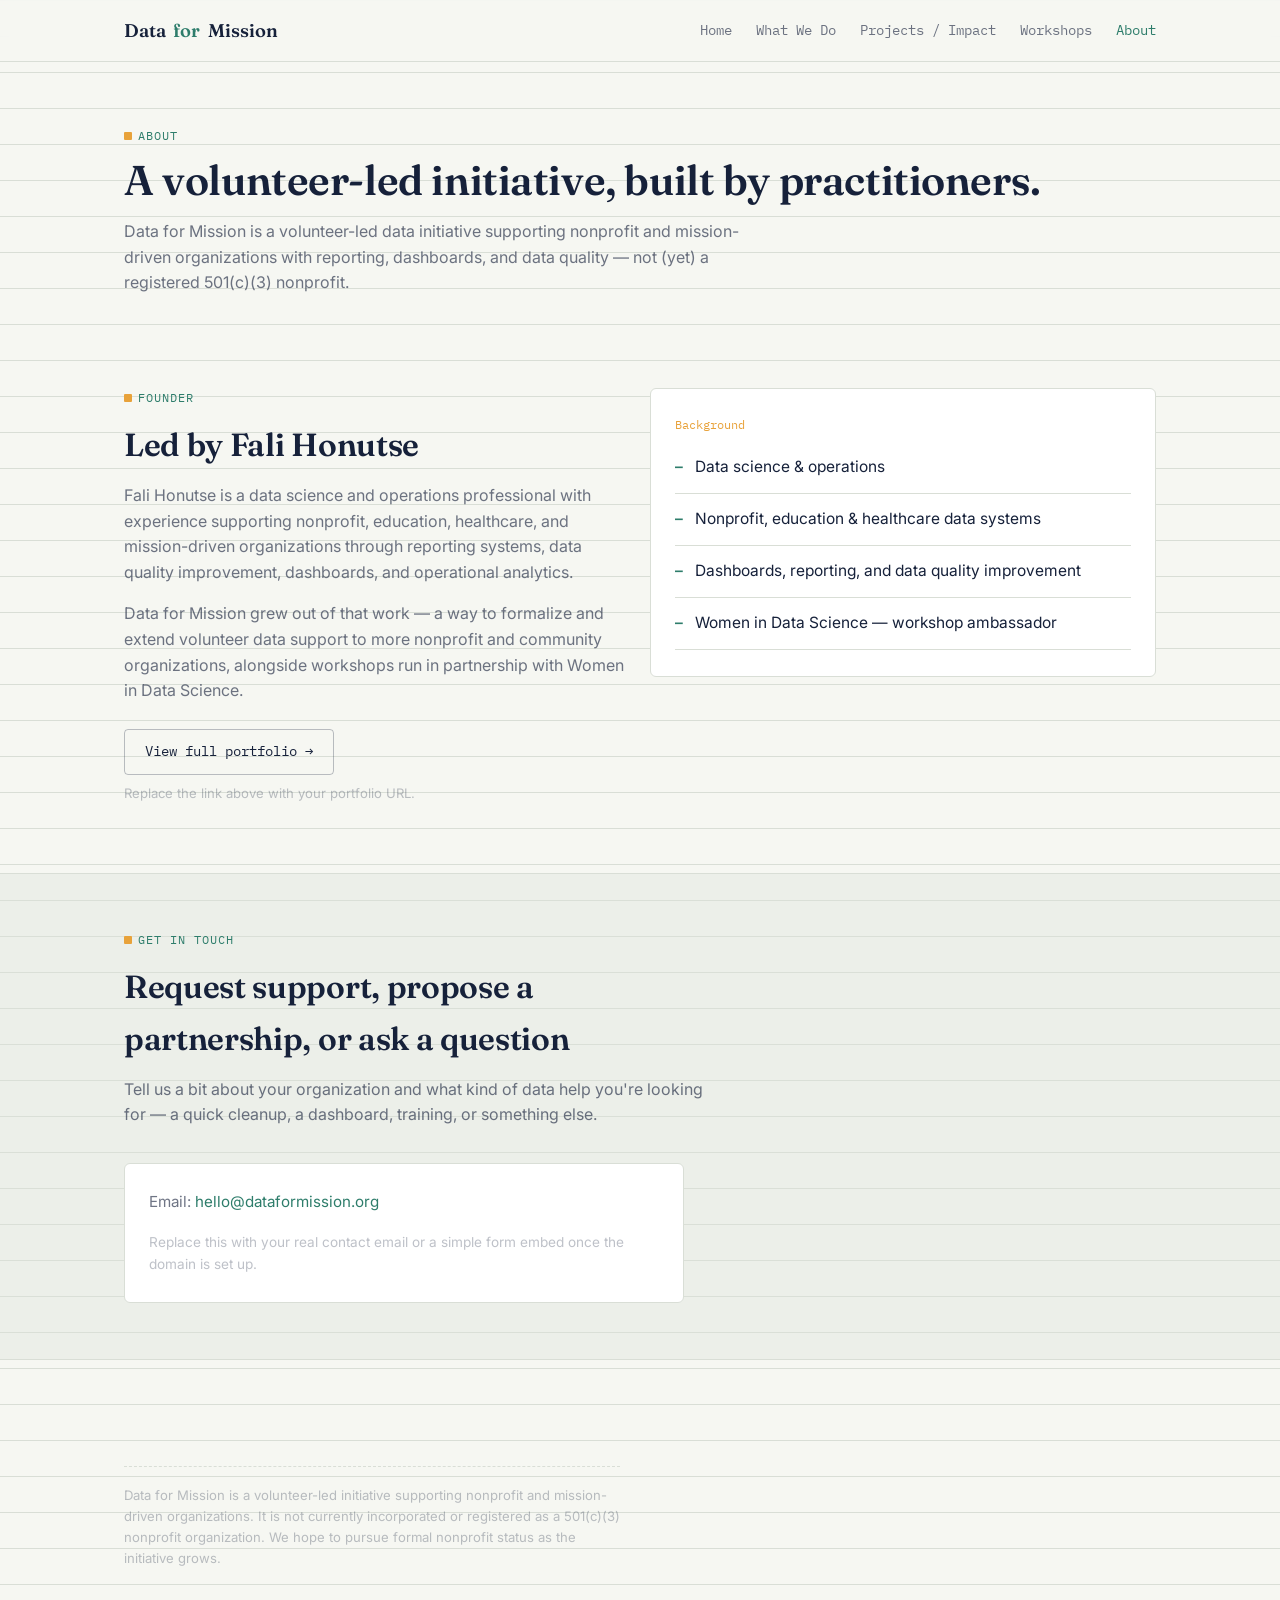
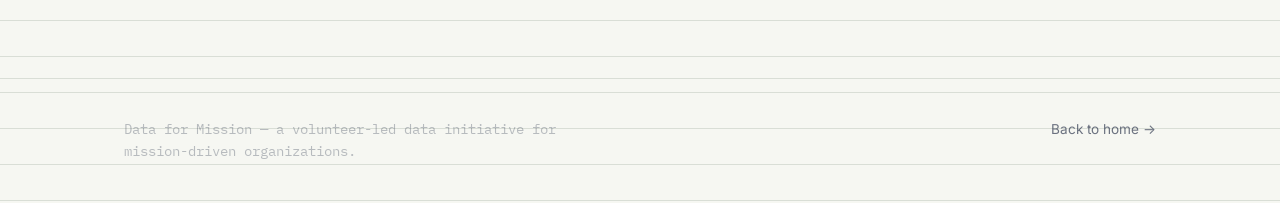
==== about.html @ ea680add "Add files via upload" ====
<!doctype html>
<html lang="en">
<head>
<meta charset="UTF-8">
<meta name="viewport" content="width=device-width, initial-scale=1">
<title>About — Data for Mission</title>
<link rel="stylesheet" href="style.css">
</head>
<body>

<header class="site">
  <nav class="nav">
    <div class="brand">Data <span>for</span> Mission</div>
    <button class="navtoggle" aria-label="Toggle menu" onclick="document.querySelector('.navlinks').classList.toggle('open')">menu</button>
    <div class="navlinks">
      <a href="index.html">Home</a>
      <a href="what-we-do.html">What We Do</a>
      <a href="projects.html">Projects / Impact</a>
      <a href="workshops.html">Workshops</a>
      <a href="about.html" class="active">About</a>
    </div>
  </nav>
</header>

<section class="pagehead">
  <div class="wrap">
    <div class="eyebrow">About</div>
    <h1>A volunteer-led initiative, built by practitioners.</h1>
    <p class="sub">Data for Mission is a volunteer-led data initiative supporting nonprofit and mission-driven organizations with reporting, dashboards, and data quality — not (yet) a registered 501(c)(3) nonprofit.</p>
  </div>
</section>

<section id="founder">
  <div class="wrap">
    <div class="grid cols-2" style="align-items:start;">
      <div>
        <div class="eyebrow">Founder</div>
        <h2>Led by Fali Honutse</h2>
        <p>Fali Honutse is a data science and operations professional with experience supporting nonprofit, education, healthcare, and mission-driven organizations through reporting systems, data quality improvement, dashboards, and operational analytics.</p>
        <p>Data for Mission grew out of that work — a way to formalize and extend volunteer data support to more nonprofit and community organizations, alongside workshops run in partnership with Women in Data Science.</p>
        <div class="btnrow">
          <a class="btn outline" href="#" target="_blank" rel="noopener">View full portfolio →</a>
        </div>
        <p style="font-size:.82rem; margin-top:.6em; color:var(--ink-30);">Replace the link above with your portfolio URL.</p>
      </div>
      <div class="card">
        <span class="num">Background</span>
        <ul class="checklist">
          <li>Data science &amp; operations</li>
          <li>Nonprofit, education &amp; healthcare data systems</li>
          <li>Dashboards, reporting, and data quality improvement</li>
          <li>Women in Data Science — workshop ambassador</li>
        </ul>
      </div>
    </div>
  </div>
</section>

<section class="alt" id="contact">
  <div class="wrap">
    <div class="section-head">
      <div class="eyebrow">Get in touch</div>
      <h2>Request support, propose a partnership, or ask a question</h2>
      <p>Tell us a bit about your organization and what kind of data help you're looking for — a quick cleanup, a dashboard, training, or something else.</p>
    </div>
    <div class="card" style="max-width:560px;">
      <p style="margin-bottom:1.2em;">Email: <a href="mailto:hello@dataformission.org">hello@dataformission.org</a></p>
      <p style="margin-bottom:0; font-size:.85rem; color:var(--ink-30);">Replace this with your real contact email or a simple form embed once the domain is set up.</p>
    </div>
  </div>
</section>

<section>
  <div class="wrap">
    <p class="disclaimer">Data for Mission is a volunteer-led initiative supporting nonprofit and mission-driven organizations. It is not currently incorporated or registered as a 501(c)(3) nonprofit organization. We hope to pursue formal nonprofit status as the initiative grows.</p>
  </div>
</section>

<footer class="site">
  <div class="wrap">
    <p>Data for Mission — a volunteer-led data initiative for mission-driven organizations.</p>
    <a href="index.html">Back to home →</a>
  </div>
</footer>

</body>
</html>
---- style.css ----
/* ===== Data for Mission — design tokens =====
   Color
   --ink     #16213A  deep navy, primary text & headlines
   --paper   #F6F7F2  soft graph-paper white, page background
   --grid    #D9DED6  muted sage grid line
   --teal    #2E7D6B  deep teal-green, primary accent (clarity/growth)
   --amber   #E8A23A  warm amber, highlight/marker accent
   --ink-60  rgba(22,33,58,.6)  secondary text
   --ink-30  rgba(22,33,58,.3)  faint text / rules

   Type
   display: 'Fraunces' — characterful serif, used for headlines only
   body:    'Inter' — body copy
   mono:    'IBM Plex Mono' — eyebrows, labels, numerals, nav
*/

@import url('https://fonts.googleapis.com/css2?family=Fraunces:opsz,wght@9..144,400;9..144,500;9..144,600&family=Inter:wght@400;500;600&family=IBM+Plex+Mono:wght@400;500&display=swap');

:root{
  --ink:#16213A;
  --paper:#F6F7F2;
  --grid:#D9DED6;
  --teal:#2E7D6B;
  --amber:#E8A23A;
  --ink-60: rgba(22,33,58,.62);
  --ink-30: rgba(22,33,58,.28);
  --maxw: 1080px;
}

*{box-sizing:border-box;}
html{scroll-behavior:smooth;}
body{
  margin:0;
  background:
    linear-gradient(var(--grid) 1px, transparent 1px) 0 0/100% 36px,
    var(--paper);
  color:var(--ink);
  font-family:'Inter', sans-serif;
  font-size:16px;
  line-height:1.6;
}
@media (prefers-reduced-motion: reduce){
  *{animation:none !important; transition:none !important;}
}

a{color:var(--teal); text-decoration:none;}
a:hover{text-decoration:underline;}
a:focus-visible, button:focus-visible{outline:2px solid var(--teal); outline-offset:3px;}

h1,h2,h3{
  font-family:'Fraunces', serif;
  color:var(--ink);
  margin:0 0 .4em;
  letter-spacing:-0.01em;
}
h1{font-size:clamp(2.1rem, 4.5vw, 3.4rem); font-weight:600; line-height:1.08;}
h2{font-size:clamp(1.5rem, 3vw, 2rem); font-weight:600;}
h3{font-size:1.15rem; font-weight:600;}

p{margin:0 0 1em; color:var(--ink-60); max-width:62ch;}

.eyebrow{
  font-family:'IBM Plex Mono', monospace;
  font-size:.78rem;
  letter-spacing:.08em;
  text-transform:uppercase;
  color:var(--teal);
  display:flex;
  align-items:center;
  gap:.5em;
  margin-bottom:.9em;
}
.eyebrow::before{
  content:"";
  width:8px; height:8px;
  background:var(--amber);
  display:inline-block;
  border-radius:1px;
}

.wrap{max-width:var(--maxw); margin:0 auto; padding:0 24px;}

/* ---- nav ---- */
header.site{
  position:sticky; top:0; z-index:50;
  background:rgba(246,247,242,.92);
  backdrop-filter: blur(6px);
  border-bottom:1px solid var(--grid);
}
.nav{
  max-width:var(--maxw); margin:0 auto; padding:16px 24px;
  display:flex; align-items:center; justify-content:space-between;
}
.brand{
  font-family:'Fraunces', serif; font-weight:600; font-size:1.15rem; color:var(--ink);
  display:flex; align-items:baseline; gap:.4em;
}
.brand span{color:var(--teal);}
.navlinks{display:flex; gap:24px; font-family:'IBM Plex Mono', monospace; font-size:.85rem;}
.navlinks a{color:var(--ink-60);}
.navlinks a.active{color:var(--teal);}
.navlinks a:hover{color:var(--teal); text-decoration:none;}
.navtoggle{display:none;}

@media (max-width:720px){
  .navlinks{
    position:fixed; inset:60px 0 0 0; background:var(--paper);
    flex-direction:column; padding:28px 24px; gap:18px;
    transform:translateY(-110%); transition:transform .25s ease;
    border-top:1px solid var(--grid);
  }
  .navlinks.open{transform:translateY(0);}
  .navtoggle{
    display:inline-flex; background:none; border:1px solid var(--ink-30);
    border-radius:6px; padding:7px 10px; font-family:'IBM Plex Mono',monospace; cursor:pointer;
  }
}

/* ---- buttons ---- */
.btn{
  display:inline-flex; align-items:center; gap:.5em;
  font-family:'IBM Plex Mono', monospace; font-size:.85rem;
  padding:11px 20px; border-radius:4px;
  border:1px solid var(--ink);
  background:var(--ink); color:var(--paper);
  text-decoration:none; transition:transform .15s ease, background .15s ease;
}
.btn:hover{background:var(--teal); border-color:var(--teal); text-decoration:none; transform:translateY(-1px);}
.btn.outline{background:transparent; color:var(--ink); border-color:var(--ink-30);}
.btn.outline:hover{border-color:var(--teal); color:var(--teal); background:transparent;}
.btnrow{display:flex; gap:14px; flex-wrap:wrap; margin-top:1.6em;}

/* ---- hero ---- */
.hero{padding:84px 0 56px; position:relative;}
.hero .wrap{display:grid; grid-template-columns:1.2fr .8fr; gap:48px; align-items:center;}
@media (max-width:820px){.hero .wrap{grid-template-columns:1fr;}}
.hero h1{margin-bottom:.5em;}
.hero .sub{font-size:1.08rem; max-width:46ch;}

/* signature element: scattered numerals resolving into a clean column */
.resolve{
  position:relative; height:280px;
  font-family:'IBM Plex Mono', monospace; font-size:.82rem;
}
.resolve .messy span, .resolve .clean span{
  position:absolute; padding:3px 7px; background:#fff; border:1px solid var(--grid);
  color:var(--ink-60); border-radius:2px; box-shadow:0 1px 2px rgba(22,33,58,.06);
}
.resolve .messy span{animation:settle 1.4s ease forwards;}
.resolve .clean span{
  left:50%; transform:translateX(-50%);
  border-color:var(--teal); color:var(--ink); font-weight:500;
  opacity:0; animation:appear .5s ease forwards;
}
@keyframes settle{to{opacity:.0; visibility:hidden;}}
@keyframes appear{to{opacity:1;}}

/* ---- sections ---- */
section{padding:56px 0;}
section.alt{background:rgba(217,222,214,.35); border-top:1px solid var(--grid); border-bottom:1px solid var(--grid);}
.section-head{max-width:60ch; margin-bottom:2.2em;}

/* ---- grid cards ---- */
.grid{display:grid; gap:20px;}
.grid.cols-3{grid-template-columns:repeat(3,1fr);}
.grid.cols-2{grid-template-columns:repeat(2,1fr);}
@media (max-width:820px){.grid.cols-3, .grid.cols-2{grid-template-columns:1fr;}}

.card{
  background:#fff; border:1px solid var(--grid); border-radius:6px;
  padding:26px 24px; position:relative;
}
.card .num{
  font-family:'IBM Plex Mono', monospace; font-size:.78rem; color:var(--amber);
  display:block; margin-bottom:.6em;
}
.card h3{margin-bottom:.4em;}
.card p{margin-bottom:0; font-size:.95rem;}

/* ---- case study ---- */
.case{
  border-left:3px solid var(--teal); padding:6px 0 6px 22px; margin-bottom:28px;
}
.case .tag{
  font-family:'IBM Plex Mono', monospace; font-size:.75rem; color:var(--teal);
  text-transform:uppercase; letter-spacing:.06em; margin-bottom:.5em; display:block;
}

/* ---- table-ish list ---- */
.checklist{list-style:none; margin:0; padding:0;}
.checklist li{
  display:flex; gap:12px; padding:13px 0; border-bottom:1px solid var(--grid);
  font-size:.97rem;
}
.checklist li::before{content:"–"; color:var(--teal); font-weight:600;}

/* ---- founder / about callout ---- */
.callout{
  background:var(--ink); color:var(--paper); border-radius:8px;
  padding:32px 28px; display:flex; gap:22px; align-items:center; flex-wrap:wrap;
}
.callout h3{color:var(--paper);}
.callout p{color:rgba(246,247,242,.78); margin-bottom:0;}
.callout .btn{background:var(--amber); border-color:var(--amber); color:var(--ink);}
.callout .btn:hover{background:var(--paper); border-color:var(--paper);}

/* ---- footer ---- */
footer.site{border-top:1px solid var(--grid); padding:40px 0; margin-top:40px;}
footer.site .wrap{display:flex; justify-content:space-between; flex-wrap:wrap; gap:16px;}
footer.site p{font-size:.85rem; margin:0; font-family:'IBM Plex Mono', monospace; color:var(--ink-30);}
footer.site a{color:var(--ink-60); font-size:.85rem;}

/* page header for non-home pages */
.pagehead{padding:64px 0 20px;}
.pagehead h1{font-size:clamp(1.9rem, 4vw, 2.6rem);}

.disclaimer{
  font-size:.82rem; color:var(--ink-30); border-top:1px dashed var(--grid);
  margin-top:50px; padding-top:18px;
}
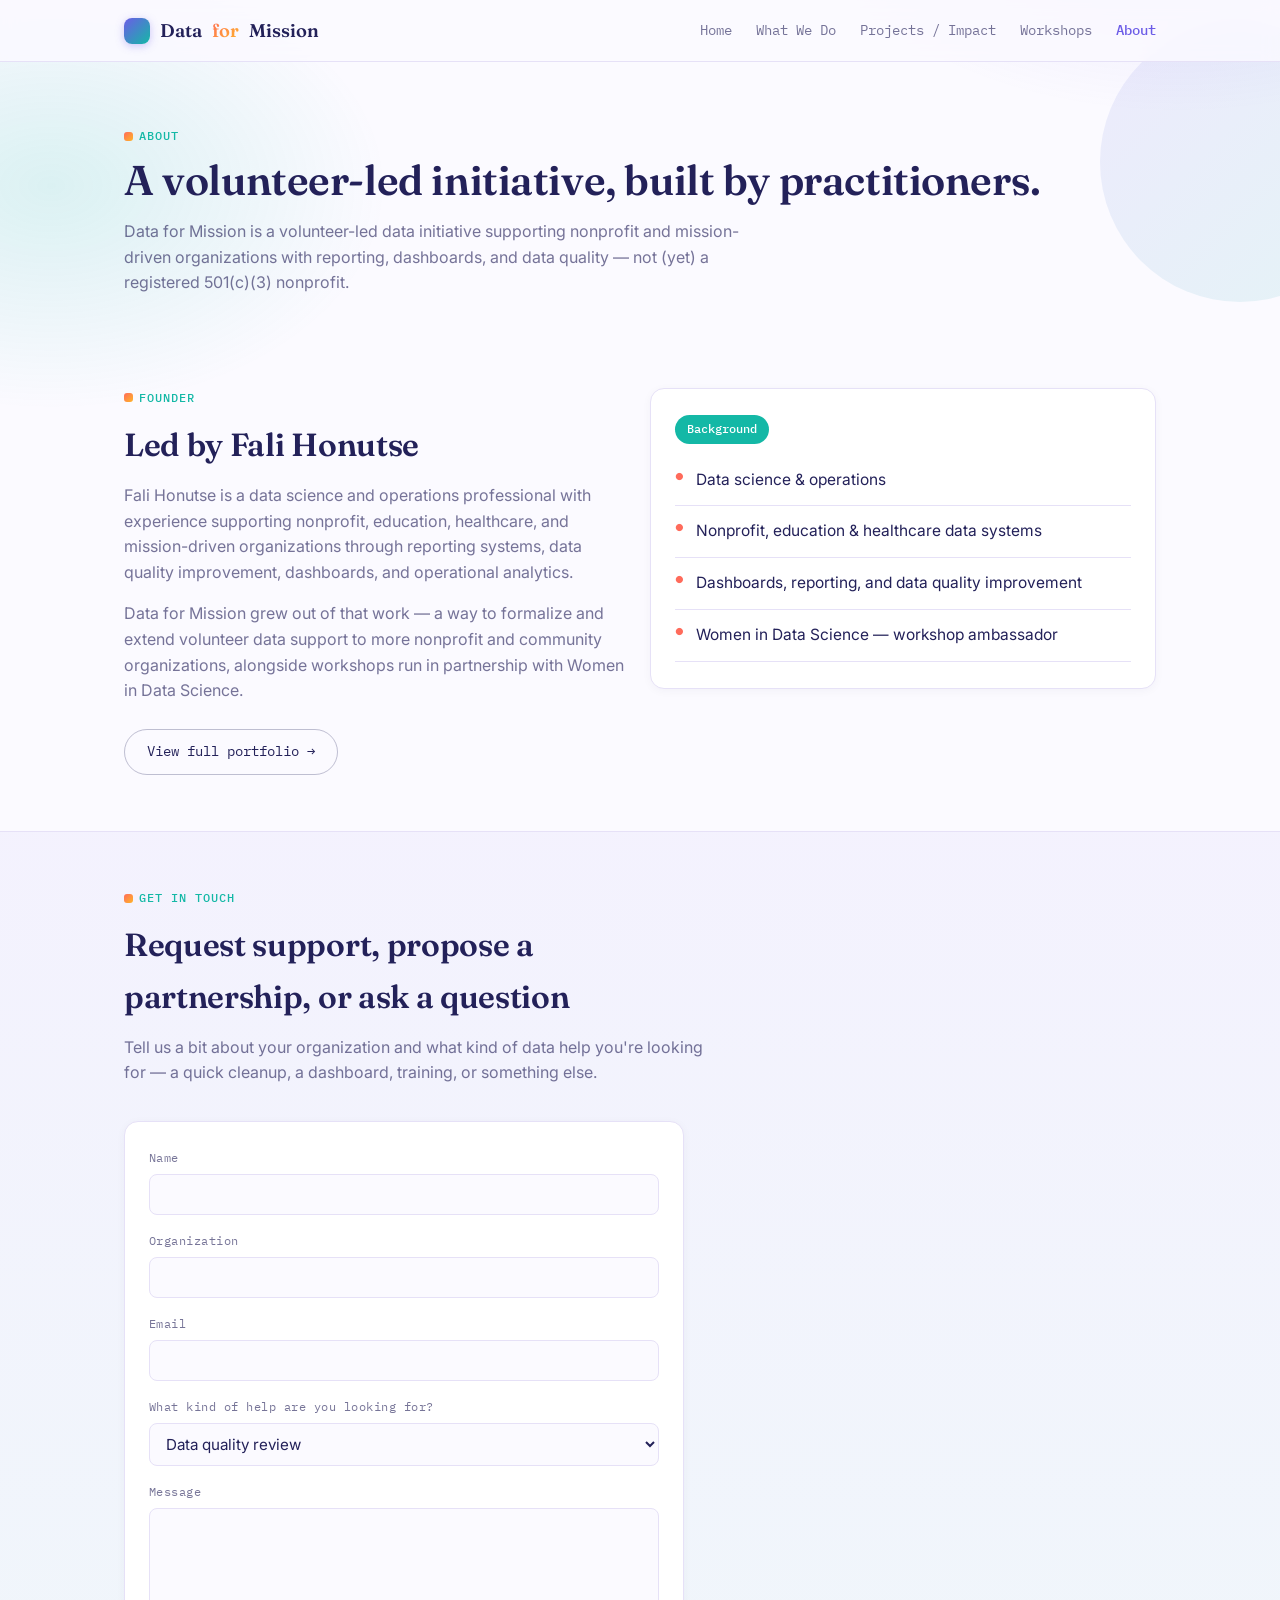
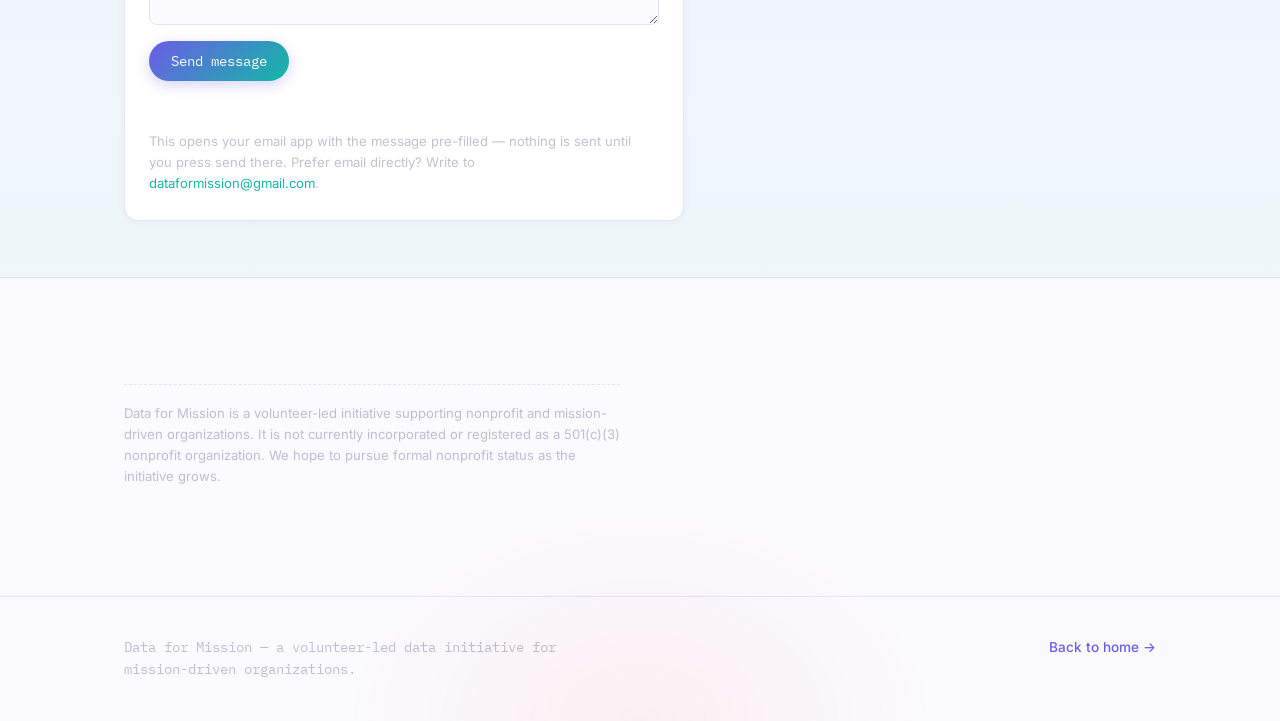
==== commit 659921a1: "Add files via upload" ====
--- a/about.html
+++ b/about.html
@@ -39,9 +39,8 @@
         <p>Fali Honutse is a data science and operations professional with experience supporting nonprofit, education, healthcare, and mission-driven organizations through reporting systems, data quality improvement, dashboards, and operational analytics.</p>
         <p>Data for Mission grew out of that work — a way to formalize and extend volunteer data support to more nonprofit and community organizations, alongside workshops run in partnership with Women in Data Science.</p>
         <div class="btnrow">
-          <a class="btn outline" href="#" target="_blank" rel="noopener">View full portfolio →</a>
+          <a class="btn outline" href="https://falidill-portfoliowebsite.vercel.app/" target="_blank" rel="noopener">View full portfolio →</a>
         </div>
-        <p style="font-size:.82rem; margin-top:.6em; color:var(--ink-30);">Replace the link above with your portfolio URL.</p>
       </div>
       <div class="card">
         <span class="num">Background</span>
@@ -63,10 +62,39 @@
       <h2>Request support, propose a partnership, or ask a question</h2>
       <p>Tell us a bit about your organization and what kind of data help you're looking for — a quick cleanup, a dashboard, training, or something else.</p>
     </div>
-    <div class="card" style="max-width:560px;">
-      <p style="margin-bottom:1.2em;">Email: <a href="mailto:hello@dataformission.org">hello@dataformission.org</a></p>
-      <p style="margin-bottom:0; font-size:.85rem; color:var(--ink-30);">Replace this with your real contact email or a simple form embed once the domain is set up.</p>
-    </div>
+    <form class="card contact-form" style="max-width:560px;" id="contactForm">
+      <div class="field">
+        <label for="cf-name">Name</label>
+        <input type="text" id="cf-name" name="name" required autocomplete="name">
+      </div>
+      <div class="field">
+        <label for="cf-org">Organization</label>
+        <input type="text" id="cf-org" name="org" autocomplete="organization">
+      </div>
+      <div class="field">
+        <label for="cf-email">Email</label>
+        <input type="email" id="cf-email" name="email" required autocomplete="email">
+      </div>
+      <div class="field">
+        <label for="cf-type">What kind of help are you looking for?</label>
+        <select id="cf-type" name="type">
+          <option>Data quality review</option>
+          <option>Dashboard development</option>
+          <option>Donor / reporting cleanup</option>
+          <option>Program outcome tracking</option>
+          <option>Staff training</option>
+          <option>Workshop request</option>
+          <option>Partnership / other</option>
+        </select>
+      </div>
+      <div class="field">
+        <label for="cf-message">Message</label>
+        <textarea id="cf-message" name="message" rows="5" required></textarea>
+      </div>
+      <button type="submit" class="btn">Send message</button>
+      <p id="cf-status" class="cf-status" role="status"></p>
+      <p style="margin-bottom:0; font-size:.82rem; color:var(--ink-30);">This opens your email app with the message pre-filled — nothing is sent until you press send there. Prefer email directly? Write to <a href="mailto:dataformission@gmail.com">dataformission@gmail.com</a>.</p>
+    </form>
   </div>
 </section>
 
@@ -83,5 +111,37 @@
   </div>
 </footer>
 
+<script>
+  document.getElementById('contactForm').addEventListener('submit', function(e){
+    e.preventDefault();
+    var name = document.getElementById('cf-name').value.trim();
+    var org = document.getElementById('cf-org').value.trim();
+    var email = document.getElementById('cf-email').value.trim();
+    var type = document.getElementById('cf-type').value;
+    var message = document.getElementById('cf-message').value.trim();
+
+    var to = 'dataformission@gmail.com';
+    var subject = 'Data for Mission inquiry: ' + type;
+    var bodyLines = [
+      'Name: ' + name,
+      'Organization: ' + (org || '—'),
+      'Email: ' + email,
+      'Type of help: ' + type,
+      '',
+      'Message:',
+      message
+    ];
+    var body = bodyLines.join('\n');
+
+    var mailto = 'mailto:' + encodeURIComponent(to)
+      + '?subject=' + encodeURIComponent(subject)
+      + '&body=' + encodeURIComponent(body);
+
+    window.location.href = mailto;
+
+    var status = document.getElementById('cf-status');
+    status.textContent = 'Opening your email app with this message pre-filled…';
+  });
+</script>
 </body>
 </html>
--- a/style.css
+++ b/style.css
@@ -14,17 +14,39 @@
    mono:    'IBM Plex Mono' — eyebrows, labels, numerals, nav
 */
 
-@import url('https://fonts.googleapis.com/css2?family=Fraunces:opsz,wght@9..144,400;9..144,500;9..144,600&family=Inter:wght@400;500;600&family=IBM+Plex+Mono:wght@400;500&display=swap');
+/* ===== Data for Mission — design tokens (v2, colorful) =====
+   Color
+   --ink     #232159  deep indigo, primary text & headlines
+   --paper   #FBFAFF  soft lavender-white, page background
+   --grid    #E6E1F7  faint violet grid line
+   --violet  #6C5CE7  primary brand accent (gradient anchor 1)
+   --teal    #14B8A6  secondary accent (gradient anchor 2 / links)
+   --coral   #FF6B5B  warm highlight accent
+   --amber   #FFB627  sunny highlight accent
+   --ink-60  rgba(35,33,89,.62)  secondary text
+   --ink-30  rgba(35,33,89,.28)  faint text / rules
+
+   Type
+   display: 'Fraunces' — characterful serif, used for headlines only
+   body:    'Inter' — body copy
+   mono:    'IBM Plex Mono' — eyebrows, labels, numerals, nav
+*/
+
+@import url('https://fonts.googleapis.com/css2?family=Fraunces:opsz,wght@9..144,400;9..144,500;9..144,600;9..144,700&family=Inter:wght@400;500;600;700&family=IBM+Plex+Mono:wght@400;500&display=swap');
 
 :root{
-  --ink:#16213A;
-  --paper:#F6F7F2;
-  --grid:#D9DED6;
-  --teal:#2E7D6B;
-  --amber:#E8A23A;
-  --ink-60: rgba(22,33,58,.62);
-  --ink-30: rgba(22,33,58,.28);
+  --ink:#232159;
+  --paper:#FBFAFF;
+  --grid:#E6E1F7;
+  --violet:#6C5CE7;
+  --teal:#14B8A6;
+  --coral:#FF6B5B;
+  --amber:#FFB627;
+  --ink-60: rgba(35,33,89,.62);
+  --ink-30: rgba(35,33,89,.28);
   --maxw: 1080px;
+  --grad: linear-gradient(135deg, var(--violet), var(--teal));
+  --grad-warm: linear-gradient(135deg, var(--coral), var(--amber));
 }
 
 *{box-sizing:border-box;}
@@ -32,12 +54,15 @@
 body{
   margin:0;
   background:
-    linear-gradient(var(--grid) 1px, transparent 1px) 0 0/100% 36px,
+    radial-gradient(560px 360px at 92% -6%, rgba(108,92,231,.16), transparent 70%),
+    radial-gradient(480px 320px at 4% 8%, rgba(20,184,166,.14), transparent 70%),
+    radial-gradient(420px 300px at 50% 100%, rgba(255,107,91,.08), transparent 70%),
     var(--paper);
   color:var(--ink);
   font-family:'Inter', sans-serif;
   font-size:16px;
   line-height:1.6;
+  overflow-x:hidden;
 }
 @media (prefers-reduced-motion: reduce){
   *{animation:none !important; transition:none !important;}
@@ -69,13 +94,14 @@
   align-items:center;
   gap:.5em;
   margin-bottom:.9em;
+  font-weight:500;
 }
 .eyebrow::before{
   content:"";
-  width:8px; height:8px;
-  background:var(--amber);
+  width:9px; height:9px;
+  background:var(--grad-warm);
   display:inline-block;
-  border-radius:1px;
+  border-radius:3px;
 }
 
 .wrap{max-width:var(--maxw); margin:0 auto; padding:0 24px;}
@@ -83,8 +109,8 @@
 /* ---- nav ---- */
 header.site{
   position:sticky; top:0; z-index:50;
-  background:rgba(246,247,242,.92);
-  backdrop-filter: blur(6px);
+  background:rgba(251,250,255,.85);
+  backdrop-filter: blur(8px);
   border-bottom:1px solid var(--grid);
 }
 .nav{
@@ -93,12 +119,22 @@
 }
 .brand{
   font-family:'Fraunces', serif; font-weight:600; font-size:1.15rem; color:var(--ink);
-  display:flex; align-items:baseline; gap:.4em;
-}
-.brand span{color:var(--teal);}
+  display:flex; align-items:center; gap:.55em;
+}
+.brand::before{
+  content:"";
+  width:26px; height:26px; border-radius:8px;
+  background:var(--grad);
+  display:inline-block;
+  box-shadow:0 2px 8px rgba(108,92,231,.35);
+}
+.brand span{
+  background:var(--grad-warm);
+  -webkit-background-clip:text; background-clip:text; color:transparent;
+}
 .navlinks{display:flex; gap:24px; font-family:'IBM Plex Mono', monospace; font-size:.85rem;}
 .navlinks a{color:var(--ink-60);}
-.navlinks a.active{color:var(--teal);}
+.navlinks a.active{color:var(--violet); font-weight:500;}
 .navlinks a:hover{color:var(--teal); text-decoration:none;}
 .navtoggle{display:none;}
 
@@ -120,19 +156,42 @@
 .btn{
   display:inline-flex; align-items:center; gap:.5em;
   font-family:'IBM Plex Mono', monospace; font-size:.85rem;
-  padding:11px 20px; border-radius:4px;
-  border:1px solid var(--ink);
-  background:var(--ink); color:var(--paper);
-  text-decoration:none; transition:transform .15s ease, background .15s ease;
-}
-.btn:hover{background:var(--teal); border-color:var(--teal); text-decoration:none; transform:translateY(-1px);}
-.btn.outline{background:transparent; color:var(--ink); border-color:var(--ink-30);}
-.btn.outline:hover{border-color:var(--teal); color:var(--teal); background:transparent;}
+  padding:11px 22px; border-radius:24px;
+  border:none;
+  background:var(--grad); color:#fff;
+  text-decoration:none; transition:transform .15s ease, box-shadow .15s ease;
+  box-shadow:0 4px 14px rgba(108,92,231,.28);
+}
+.btn:hover{text-decoration:none; transform:translateY(-2px); box-shadow:0 8px 20px rgba(108,92,231,.38);}
+.btn.outline{
+  background:transparent; color:var(--ink);
+  border:1.5px solid var(--ink-30); box-shadow:none;
+}
+.btn.outline:hover{border-color:var(--violet); color:var(--violet); background:rgba(108,92,231,.06); transform:translateY(-2px); box-shadow:none;}
 .btnrow{display:flex; gap:14px; flex-wrap:wrap; margin-top:1.6em;}
 
 /* ---- hero ---- */
-.hero{padding:84px 0 56px; position:relative;}
-.hero .wrap{display:grid; grid-template-columns:1.2fr .8fr; gap:48px; align-items:center;}
+.hero{padding:84px 0 56px; position:relative; overflow:hidden;}
+.hero::before{
+  content:"";
+  position:absolute; top:-160px; right:-160px;
+  width:480px; height:480px;
+  background:var(--grad);
+  opacity:.16;
+  border-radius:42% 58% 65% 35% / 45% 45% 55% 55%;
+  filter:blur(6px);
+  z-index:0;
+}
+.hero::after{
+  content:"";
+  position:absolute; bottom:-120px; left:-120px;
+  width:320px; height:320px;
+  background:var(--grad-warm);
+  opacity:.12;
+  border-radius:60% 40% 35% 65% / 55% 60% 40% 45%;
+  z-index:0;
+}
+.hero .wrap{display:grid; grid-template-columns:1.2fr .8fr; gap:48px; align-items:center; position:relative; z-index:1;}
 @media (max-width:820px){.hero .wrap{grid-template-columns:1fr;}}
 .hero h1{margin-bottom:.5em;}
 .hero .sub{font-size:1.08rem; max-width:46ch;}
@@ -144,20 +203,31 @@
 }
 .resolve .messy span, .resolve .clean span{
   position:absolute; padding:3px 7px; background:#fff; border:1px solid var(--grid);
-  color:var(--ink-60); border-radius:2px; box-shadow:0 1px 2px rgba(22,33,58,.06);
+  color:var(--ink-60); border-radius:6px; box-shadow:0 2px 8px rgba(35,33,89,.08);
 }
 .resolve .messy span{animation:settle 1.4s ease forwards;}
+.resolve .messy span:nth-child(odd){border-color:rgba(255,107,91,.4);}
+.resolve .messy span:nth-child(even){border-color:rgba(255,182,39,.45);}
 .resolve .clean span{
   left:50%; transform:translateX(-50%);
-  border-color:var(--teal); color:var(--ink); font-weight:500;
+  color:var(--ink); font-weight:600;
   opacity:0; animation:appear .5s ease forwards;
-}
+  border:none; color:#fff;
+}
+.resolve .clean span:nth-child(5n+1){background:var(--violet);}
+.resolve .clean span:nth-child(5n+2){background:var(--teal);}
+.resolve .clean span:nth-child(5n+3){background:var(--coral);}
+.resolve .clean span:nth-child(5n+4){background:#8B7CF0;}
+.resolve .clean span:nth-child(5n+5){background:#0FA396;}
 @keyframes settle{to{opacity:.0; visibility:hidden;}}
 @keyframes appear{to{opacity:1;}}
 
 /* ---- sections ---- */
-section{padding:56px 0;}
-section.alt{background:rgba(217,222,214,.35); border-top:1px solid var(--grid); border-bottom:1px solid var(--grid);}
+section{padding:56px 0; position:relative;}
+section.alt{
+  background:linear-gradient(180deg, rgba(108,92,231,.05), rgba(20,184,166,.05));
+  border-top:1px solid var(--grid); border-bottom:1px solid var(--grid);
+}
 .section-head{max-width:60ch; margin-bottom:2.2em;}
 
 /* ---- grid cards ---- */
@@ -167,13 +237,25 @@
 @media (max-width:820px){.grid.cols-3, .grid.cols-2{grid-template-columns:1fr;}}
 
 .card{
-  background:#fff; border:1px solid var(--grid); border-radius:6px;
+  background:#fff; border:1px solid var(--grid); border-radius:14px;
   padding:26px 24px; position:relative;
-}
+  box-shadow:0 2px 10px rgba(35,33,89,.04);
+  transition:transform .18s ease, box-shadow .18s ease;
+}
+.card:hover{transform:translateY(-3px); box-shadow:0 10px 24px rgba(35,33,89,.1);}
 .card .num{
-  font-family:'IBM Plex Mono', monospace; font-size:.78rem; color:var(--amber);
-  display:block; margin-bottom:.6em;
-}
+  font-family:'IBM Plex Mono', monospace; font-size:.74rem; font-weight:500;
+  color:#fff; display:inline-flex; align-items:center;
+  margin-bottom:.9em; padding:5px 12px; border-radius:20px;
+}
+.grid .card:nth-child(8n+1) .num{background:var(--violet);}
+.grid .card:nth-child(8n+2) .num{background:var(--teal);}
+.grid .card:nth-child(8n+3) .num{background:var(--coral);}
+.grid .card:nth-child(8n+4) .num{background:#8B7CF0;}
+.grid .card:nth-child(8n+5) .num{background:#0FA396;}
+.grid .card:nth-child(8n+6) .num{background:var(--amber); color:var(--ink);}
+.grid .card:nth-child(8n+7) .num{background:#FF8A7D;}
+.grid .card:nth-child(8n+0) .num{background:#5B4FD6;}
 .card h3{margin-bottom:.4em;}
 .card p{margin-bottom:0; font-size:.95rem;}
 
@@ -181,8 +263,12 @@
 .case{
   border-left:3px solid var(--teal); padding:6px 0 6px 22px; margin-bottom:28px;
 }
+.case:nth-child(4n+1){border-left-color:var(--violet);}
+.case:nth-child(4n+2){border-left-color:var(--teal);}
+.case:nth-child(4n+3){border-left-color:var(--coral);}
+.case:nth-child(4n+4){border-left-color:var(--amber);}
 .case .tag{
-  font-family:'IBM Plex Mono', monospace; font-size:.75rem; color:var(--teal);
+  font-family:'IBM Plex Mono', monospace; font-size:.75rem; color:var(--violet);
   text-transform:uppercase; letter-spacing:.06em; margin-bottom:.5em; display:block;
 }
 
@@ -192,29 +278,68 @@
   display:flex; gap:12px; padding:13px 0; border-bottom:1px solid var(--grid);
   font-size:.97rem;
 }
-.checklist li::before{content:"–"; color:var(--teal); font-weight:600;}
+.checklist li::before{content:"●"; color:var(--coral); font-size:.6rem; line-height:1.8;}
 
 /* ---- founder / about callout ---- */
 .callout{
-  background:var(--ink); color:var(--paper); border-radius:8px;
-  padding:32px 28px; display:flex; gap:22px; align-items:center; flex-wrap:wrap;
-}
-.callout h3{color:var(--paper);}
-.callout p{color:rgba(246,247,242,.78); margin-bottom:0;}
-.callout .btn{background:var(--amber); border-color:var(--amber); color:var(--ink);}
-.callout .btn:hover{background:var(--paper); border-color:var(--paper);}
+  background:var(--grad); color:#fff; border-radius:18px;
+  padding:36px 30px; display:flex; gap:22px; align-items:center; flex-wrap:wrap;
+  position:relative; overflow:hidden;
+  box-shadow:0 12px 30px rgba(108,92,231,.25);
+}
+.callout::before{
+  content:""; position:absolute; top:-60px; right:-40px;
+  width:180px; height:180px; border-radius:50%;
+  background:rgba(255,255,255,.12);
+}
+.callout h3{color:#fff;}
+.callout p{color:rgba(255,255,255,.85); margin-bottom:0;}
+.callout .btn{background:#fff; color:var(--violet); box-shadow:none;}
+.callout .btn:hover{background:var(--ink); color:#fff;}
 
 /* ---- footer ---- */
 footer.site{border-top:1px solid var(--grid); padding:40px 0; margin-top:40px;}
 footer.site .wrap{display:flex; justify-content:space-between; flex-wrap:wrap; gap:16px;}
 footer.site p{font-size:.85rem; margin:0; font-family:'IBM Plex Mono', monospace; color:var(--ink-30);}
-footer.site a{color:var(--ink-60); font-size:.85rem;}
+footer.site a{color:var(--violet); font-size:.85rem; font-weight:500;}
 
 /* page header for non-home pages */
-.pagehead{padding:64px 0 20px;}
+.pagehead{padding:64px 0 20px; position:relative;}
+.pagehead::before{
+  content:""; position:absolute; top:-40px; right:-100px;
+  width:280px; height:280px; border-radius:50%;
+  background:var(--grad); opacity:.1; z-index:0;
+}
 .pagehead h1{font-size:clamp(1.9rem, 4vw, 2.6rem);}
+.pagehead .wrap{position:relative; z-index:1;}
 
 .disclaimer{
   font-size:.82rem; color:var(--ink-30); border-top:1px dashed var(--grid);
   margin-top:50px; padding-top:18px;
 }
+
+/* ---- contact form ---- */
+.contact-form{display:flex; flex-direction:column; gap:16px;}
+.contact-form .field{display:flex; flex-direction:column; gap:6px;}
+.contact-form label{
+  font-family:'IBM Plex Mono', monospace; font-size:.78rem;
+  letter-spacing:.04em; color:var(--ink-60);
+}
+.contact-form input,
+.contact-form select,
+.contact-form textarea{
+  font-family:'Inter', sans-serif; font-size:.95rem; color:var(--ink);
+  border:1px solid var(--grid); border-radius:8px;
+  padding:10px 12px; background:var(--paper);
+  resize:vertical;
+}
+.contact-form input:focus,
+.contact-form select:focus,
+.contact-form textarea:focus{
+  outline:2px solid var(--violet); outline-offset:1px; border-color:var(--violet);
+}
+.contact-form .btn{align-self:flex-start; cursor:pointer;}
+.cf-status{
+  font-family:'IBM Plex Mono', monospace; font-size:.8rem; color:var(--teal);
+  margin:0; min-height:1.2em;
+}
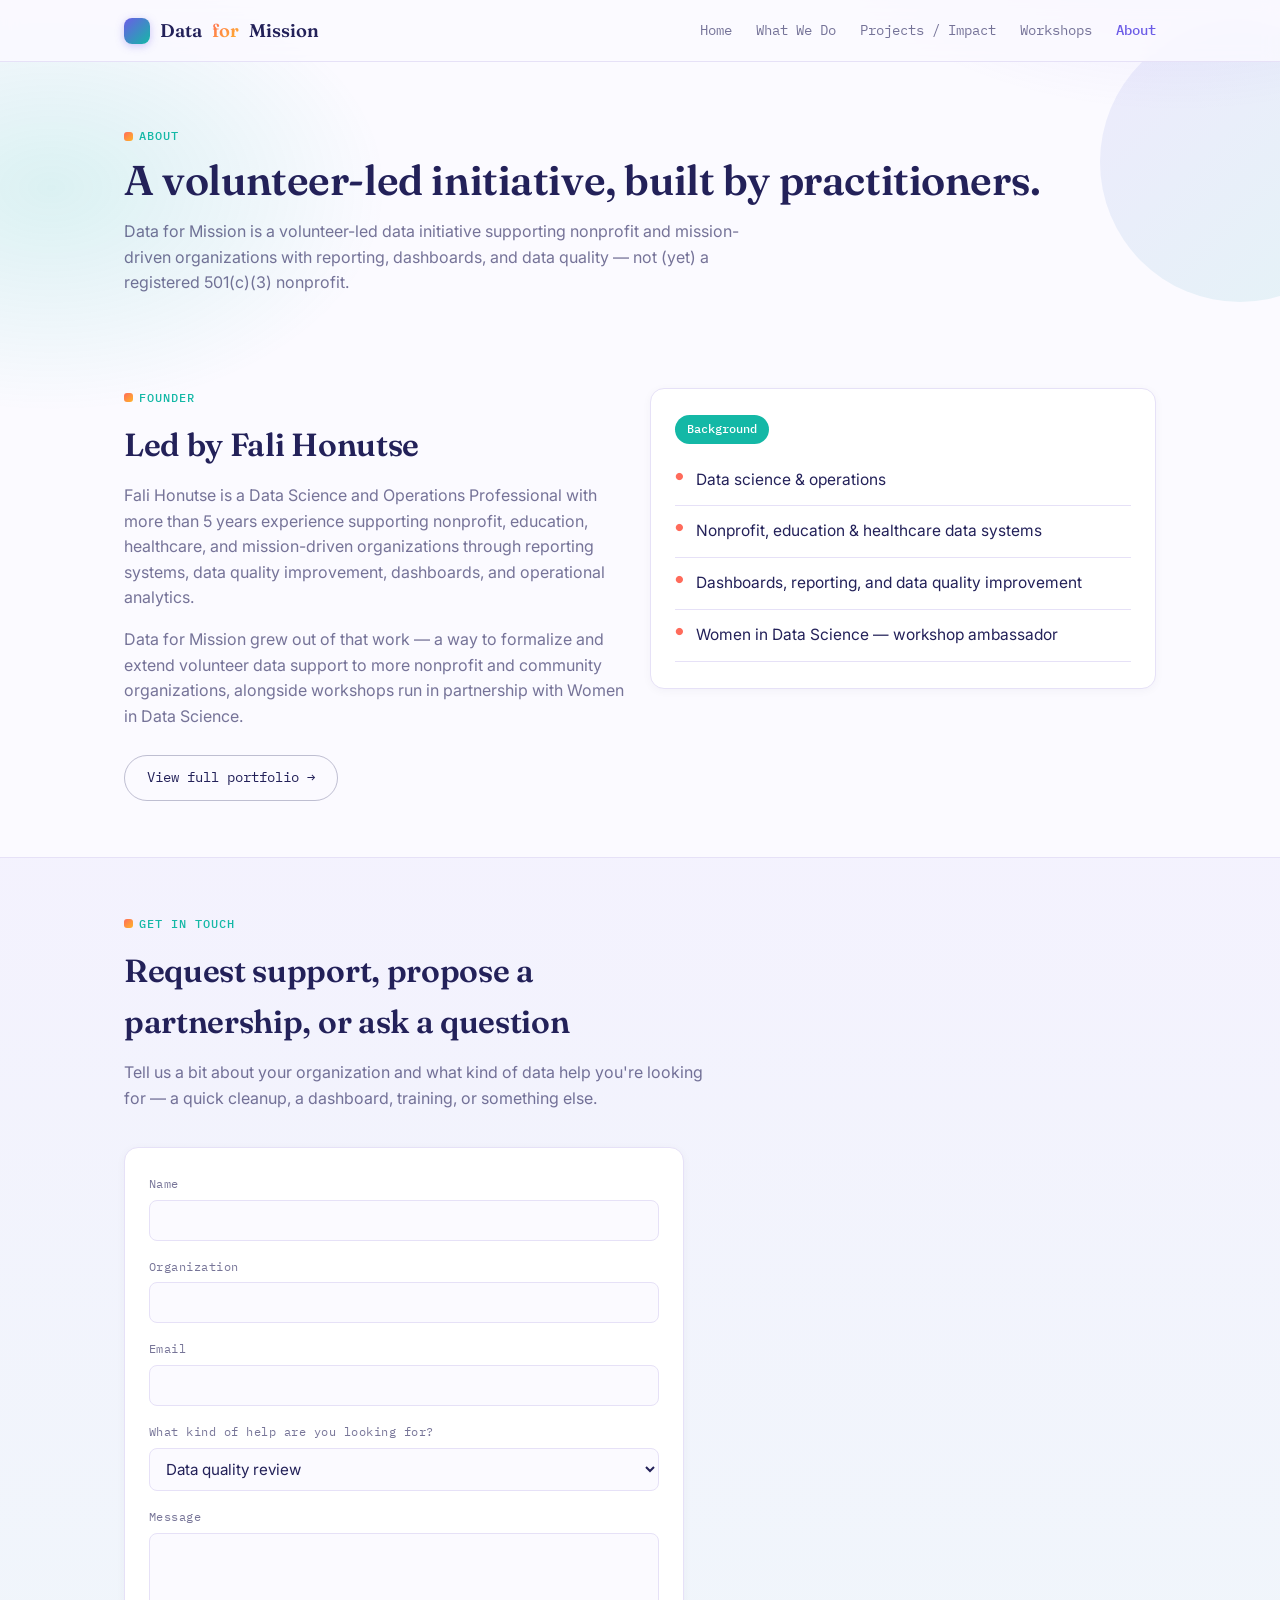
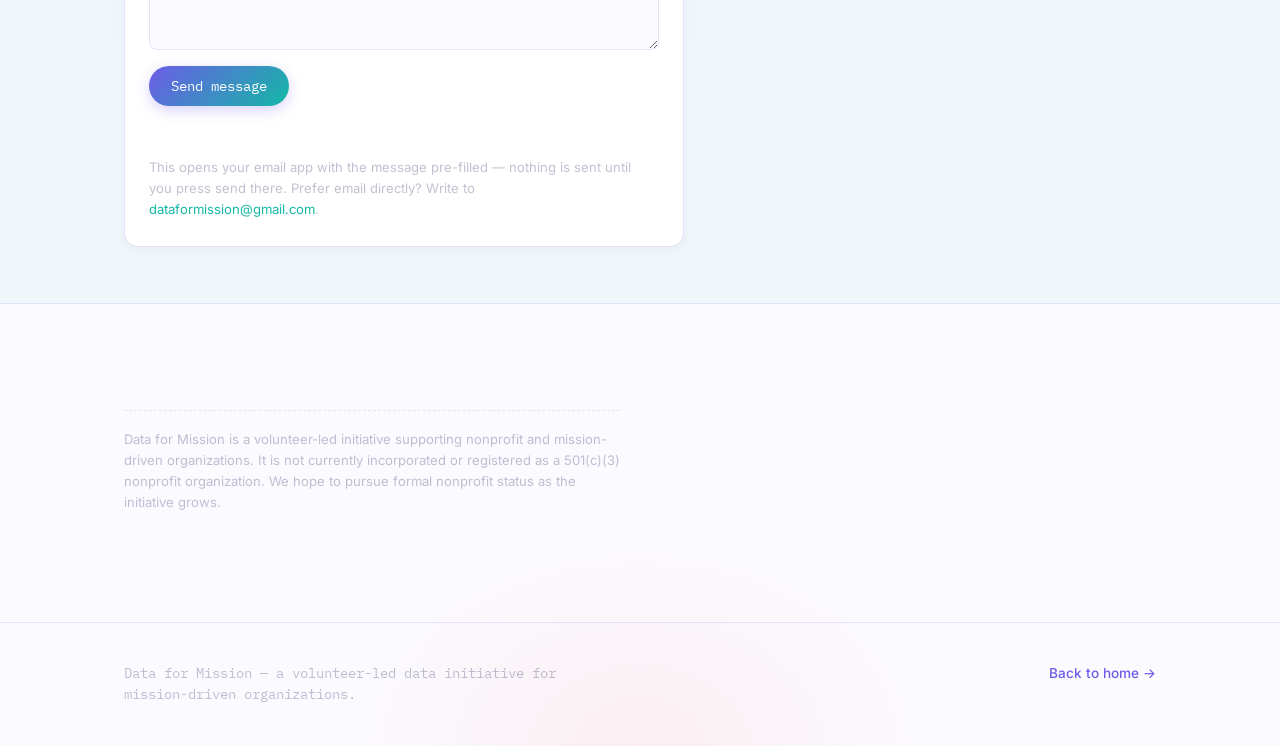
==== commit 17c660a1: "Enhance founder description in about.html Updated the description of Fali Honutse to highlight exper" ====
--- a/about.html
+++ b/about.html
@@ -36,7 +36,7 @@
       <div>
         <div class="eyebrow">Founder</div>
         <h2>Led by Fali Honutse</h2>
-        <p>Fali Honutse is a data science and operations professional with experience supporting nonprofit, education, healthcare, and mission-driven organizations through reporting systems, data quality improvement, dashboards, and operational analytics.</p>
+        <p>Fali Honutse is a Data Science and Operations Professional with more than 5 years experience supporting nonprofit, education, healthcare, and mission-driven organizations through reporting systems, data quality improvement, dashboards, and operational analytics.</p>
         <p>Data for Mission grew out of that work — a way to formalize and extend volunteer data support to more nonprofit and community organizations, alongside workshops run in partnership with Women in Data Science.</p>
         <div class="btnrow">
           <a class="btn outline" href="https://falidill-portfoliowebsite.vercel.app/" target="_blank" rel="noopener">View full portfolio →</a>
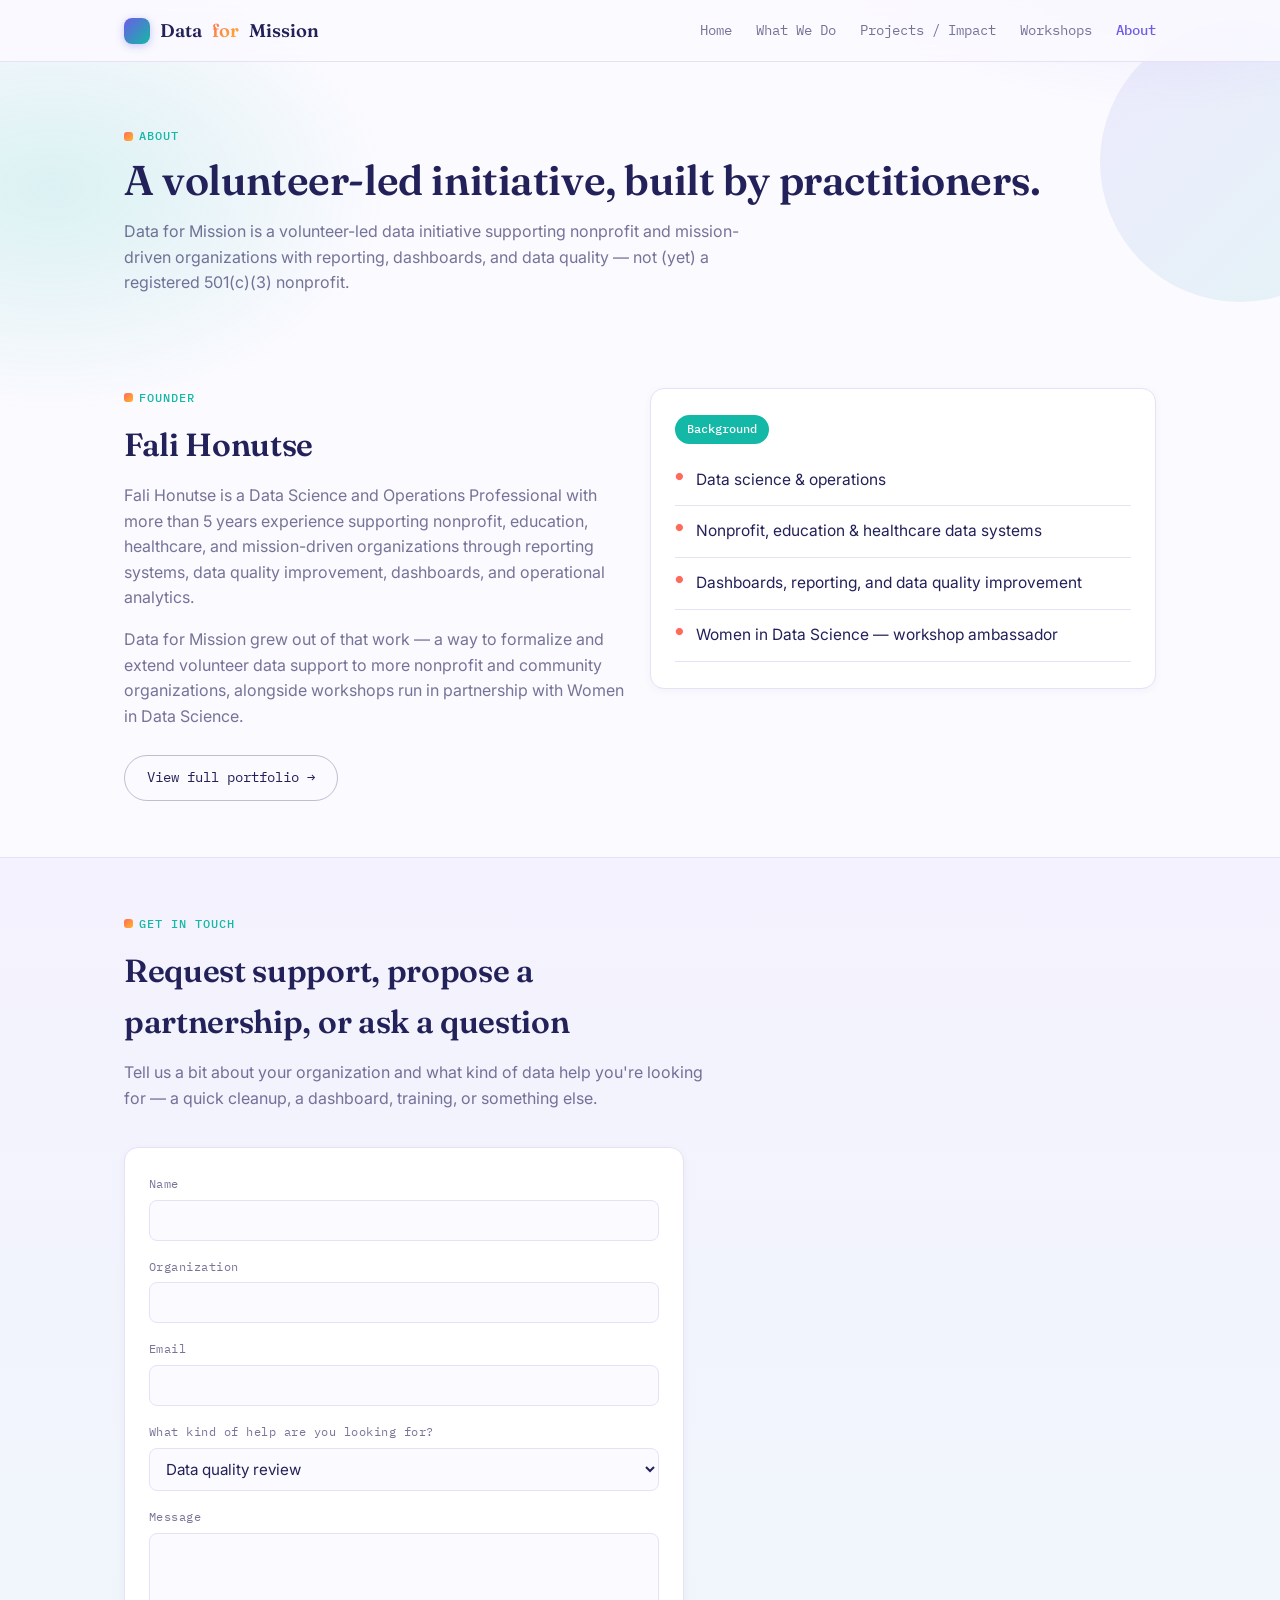
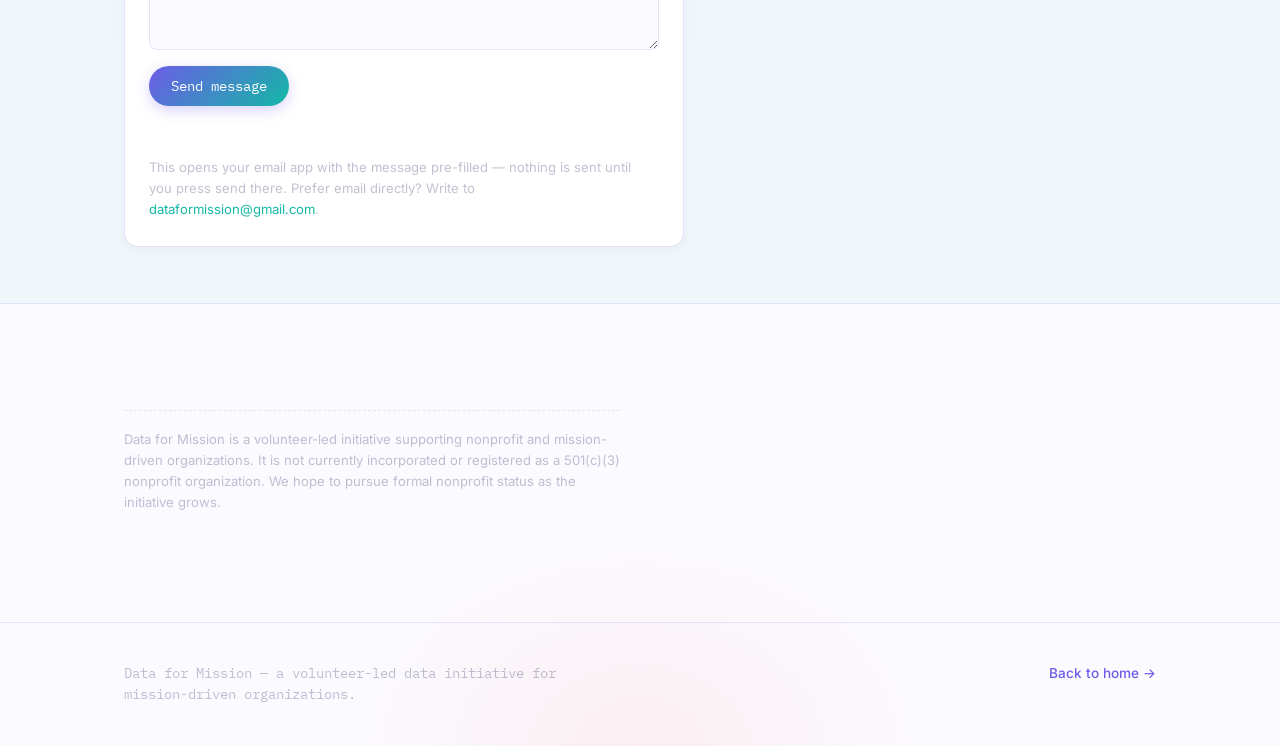
==== commit 705a04f8: "Update founder name in about.html" ====
--- a/about.html
+++ b/about.html
@@ -35,7 +35,7 @@
     <div class="grid cols-2" style="align-items:start;">
       <div>
         <div class="eyebrow">Founder</div>
-        <h2>Led by Fali Honutse</h2>
+        <h2>Fali Honutse</h2>
         <p>Fali Honutse is a Data Science and Operations Professional with more than 5 years experience supporting nonprofit, education, healthcare, and mission-driven organizations through reporting systems, data quality improvement, dashboards, and operational analytics.</p>
         <p>Data for Mission grew out of that work — a way to formalize and extend volunteer data support to more nonprofit and community organizations, alongside workshops run in partnership with Women in Data Science.</p>
         <div class="btnrow">
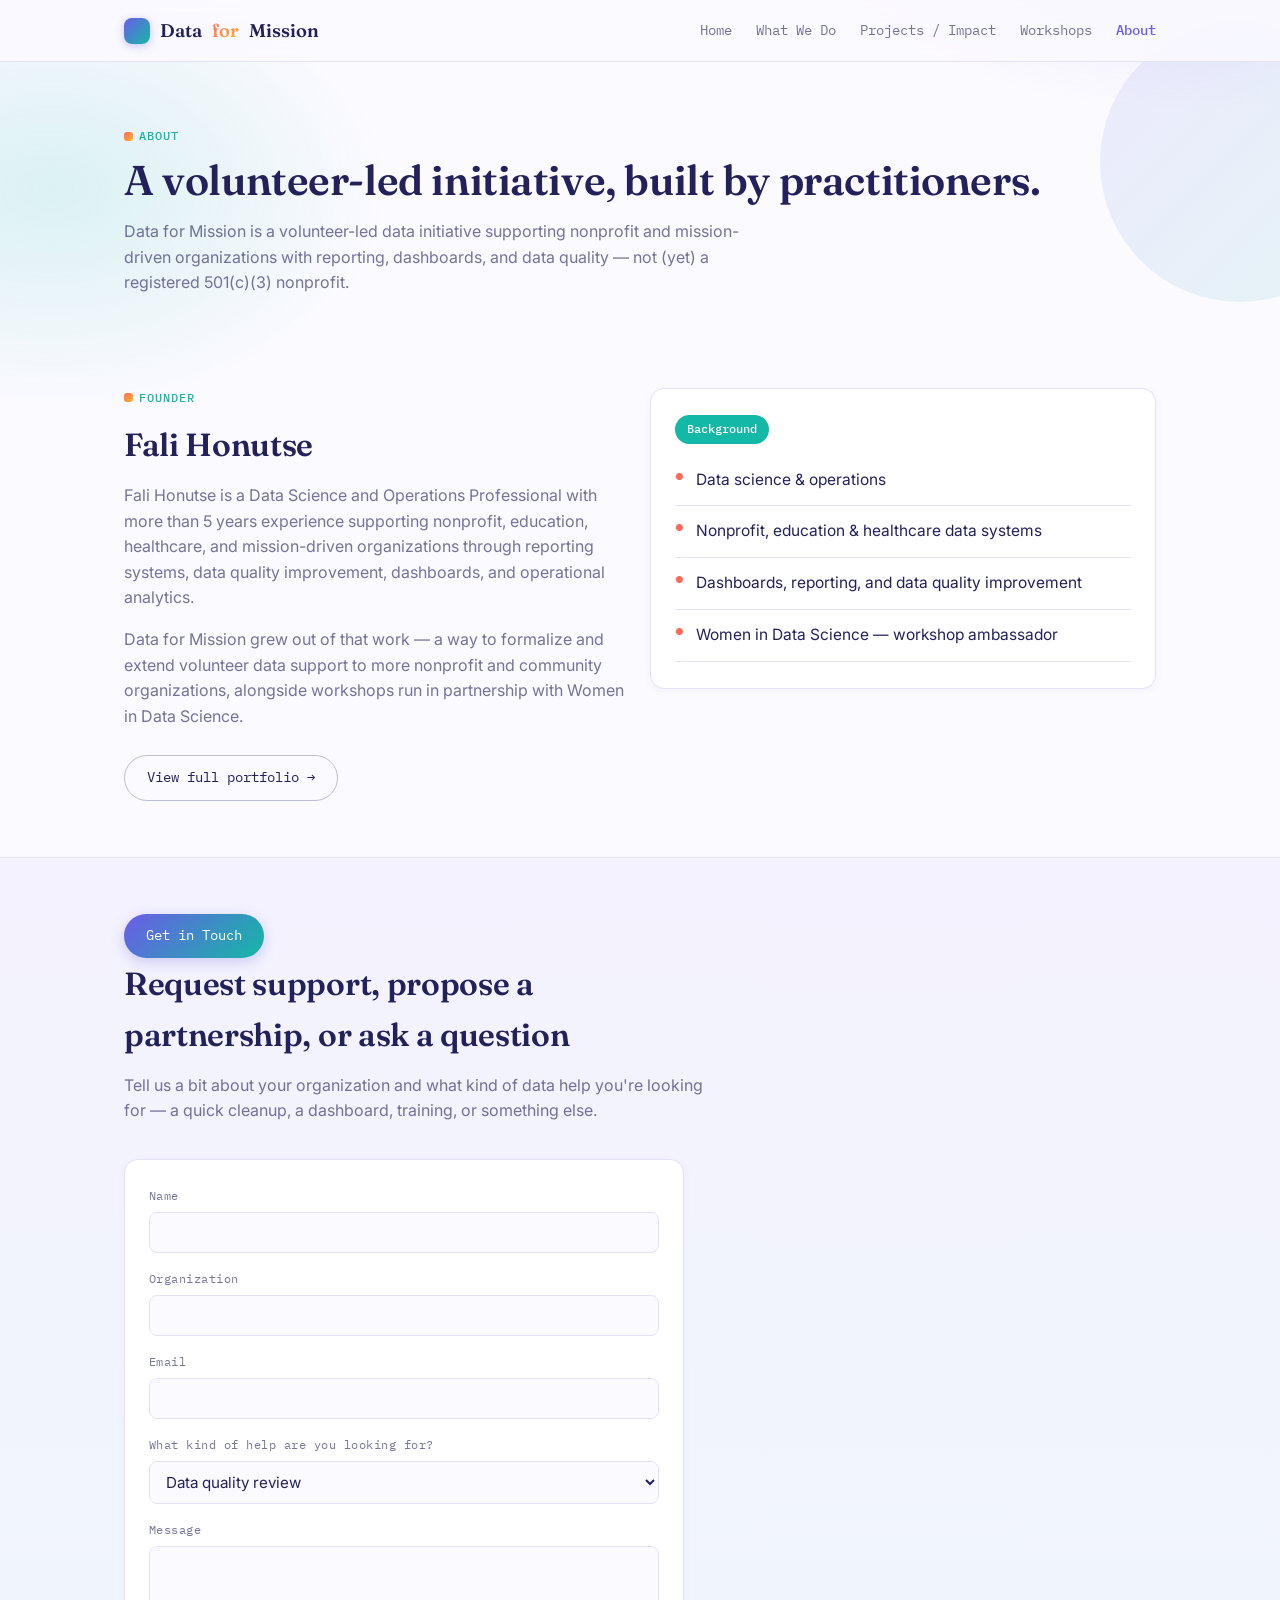
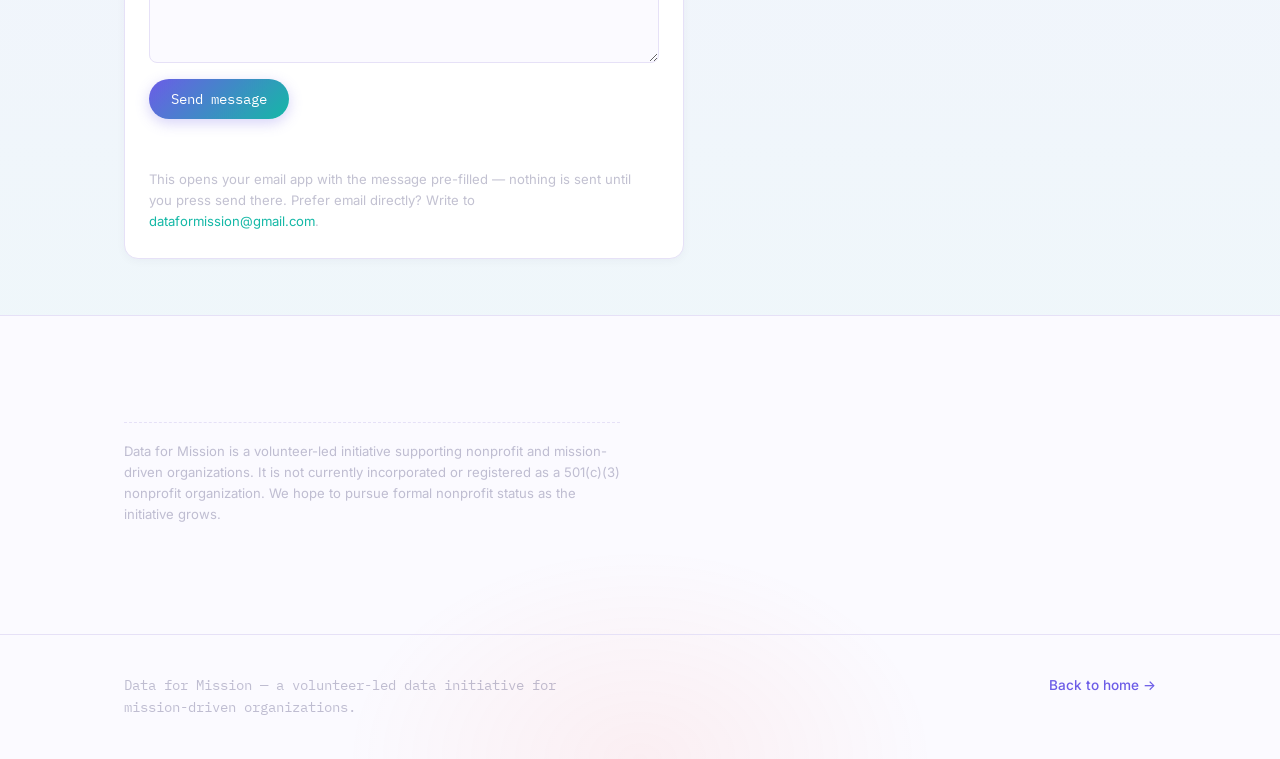
==== commit a10b610d: "Add contact section with email link" ====
--- a/about.html
+++ b/about.html
@@ -55,13 +55,16 @@
   </div>
 </section>
 
+  
 <section class="alt" id="contact">
   <div class="wrap">
     <div class="section-head">
-      <div class="eyebrow">Get in touch</div>
+      <a class="btn" href="mailto:dataformission@gmail.com">Get in Touch</a>
       <h2>Request support, propose a partnership, or ask a question</h2>
       <p>Tell us a bit about your organization and what kind of data help you're looking for — a quick cleanup, a dashboard, training, or something else.</p>
     </div>
+
+    
     <form class="card contact-form" style="max-width:560px;" id="contactForm">
       <div class="field">
         <label for="cf-name">Name</label>
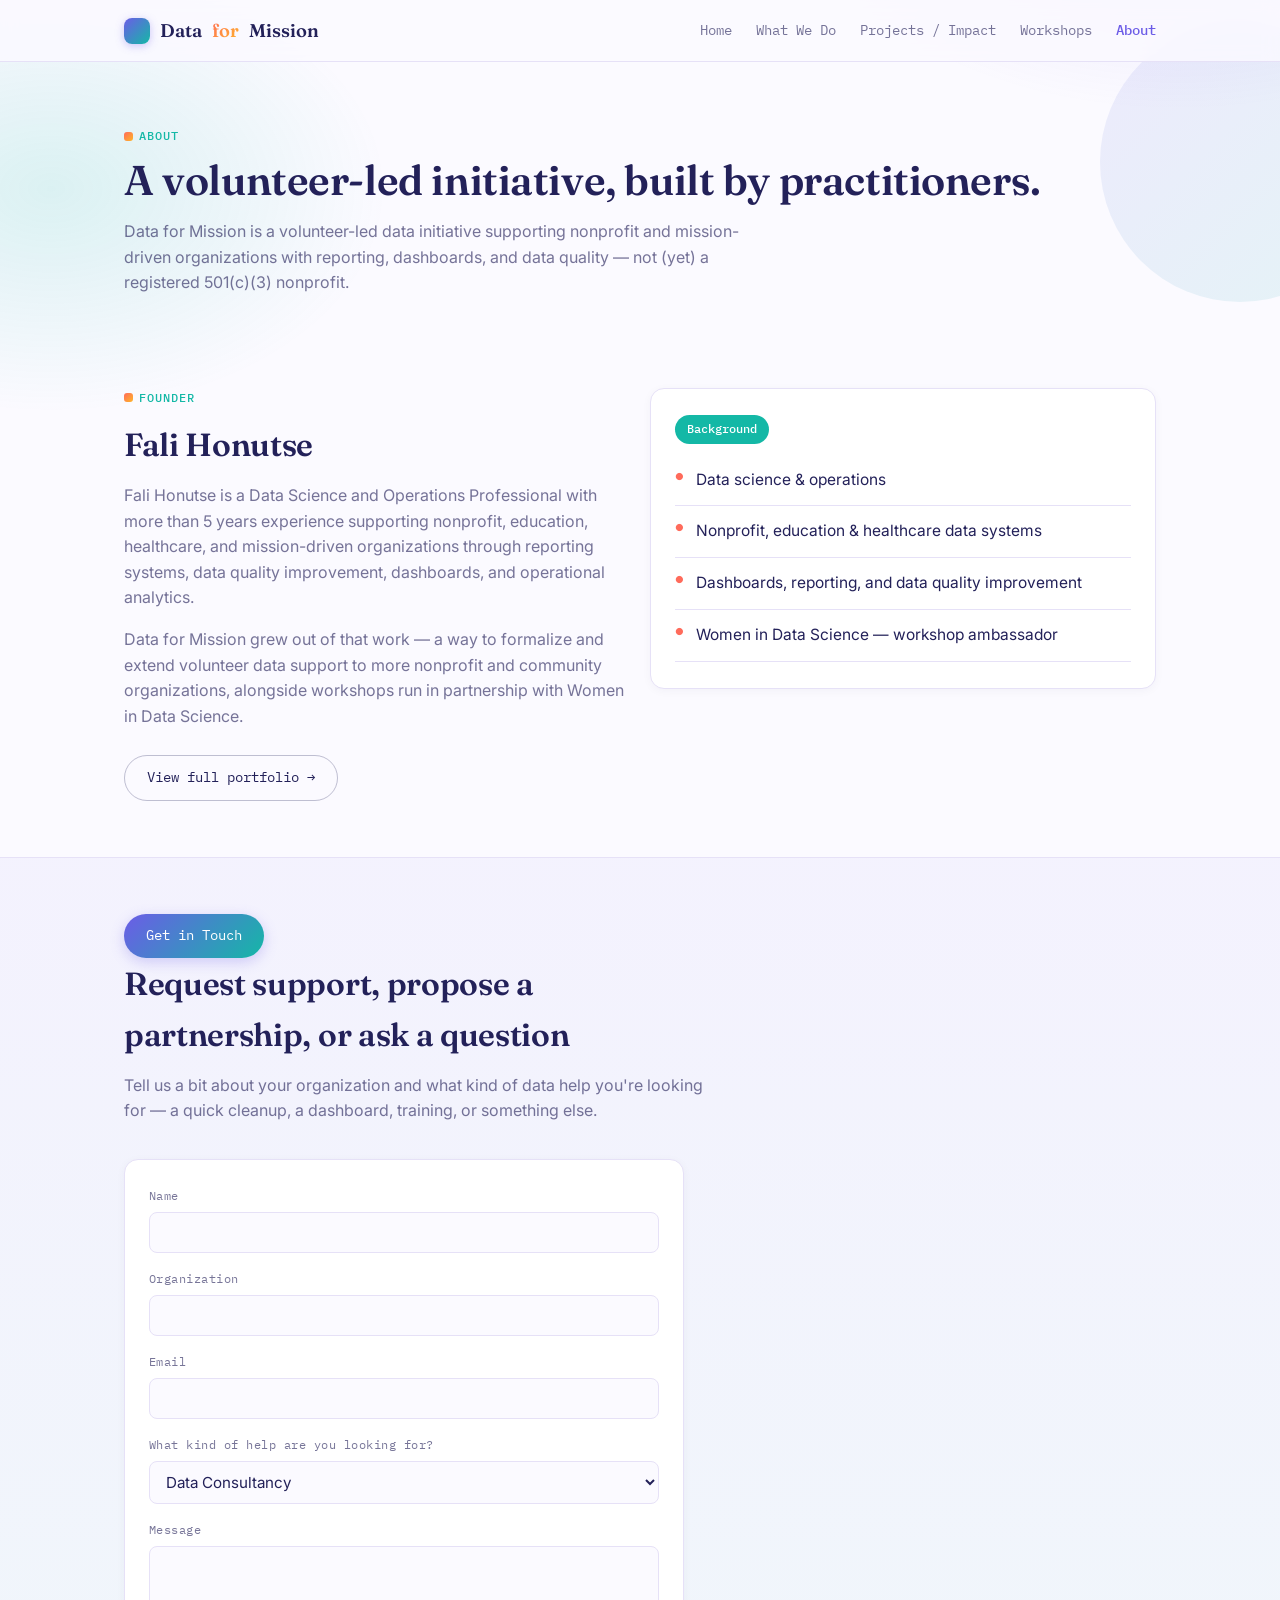
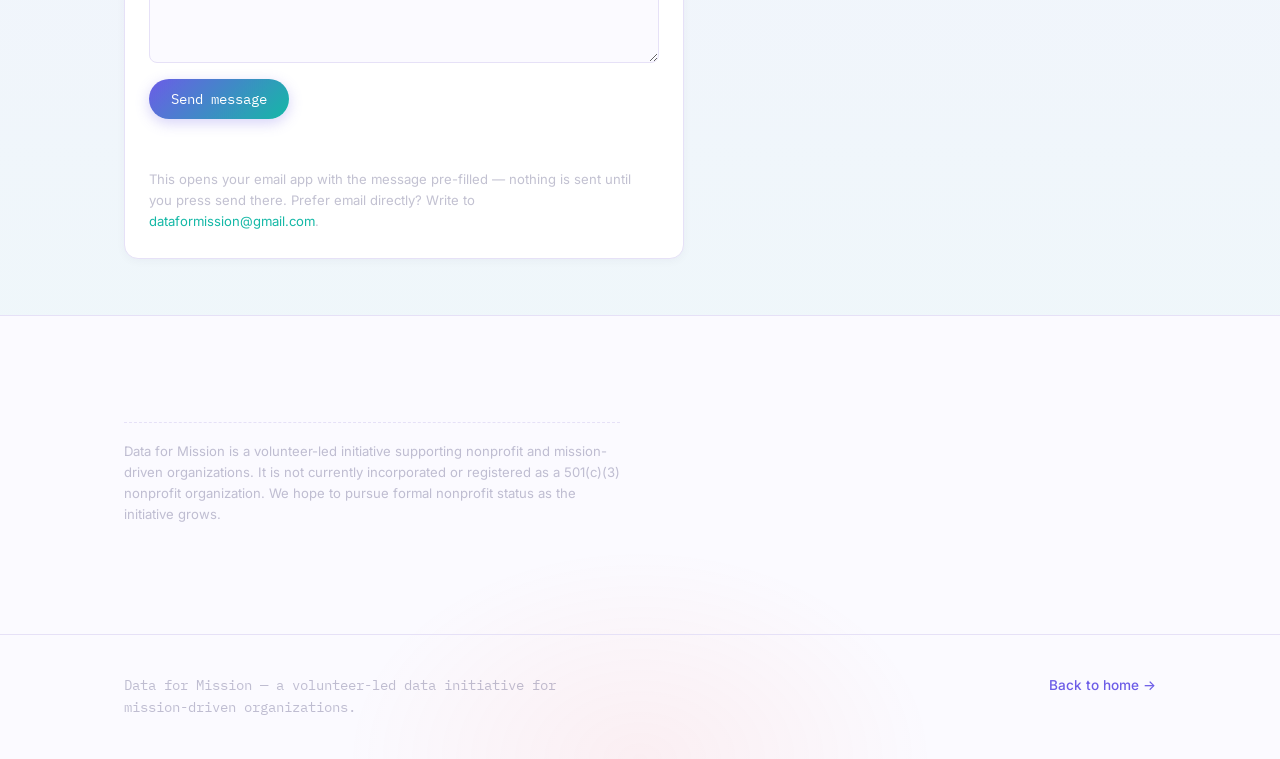
==== commit 6f539956: "Update help options in about.html" ====
--- a/about.html
+++ b/about.html
@@ -81,13 +81,12 @@
       <div class="field">
         <label for="cf-type">What kind of help are you looking for?</label>
         <select id="cf-type" name="type">
-          <option>Data quality review</option>
+          <option>Data Consultancy</option>
           <option>Dashboard development</option>
-          <option>Donor / reporting cleanup</option>
+          <option>Donor Reporting cleanup</option>
           <option>Program outcome tracking</option>
-          <option>Staff training</option>
           <option>Workshop request</option>
-          <option>Partnership / other</option>
+          <option>Partnership </option>
         </select>
       </div>
       <div class="field">
